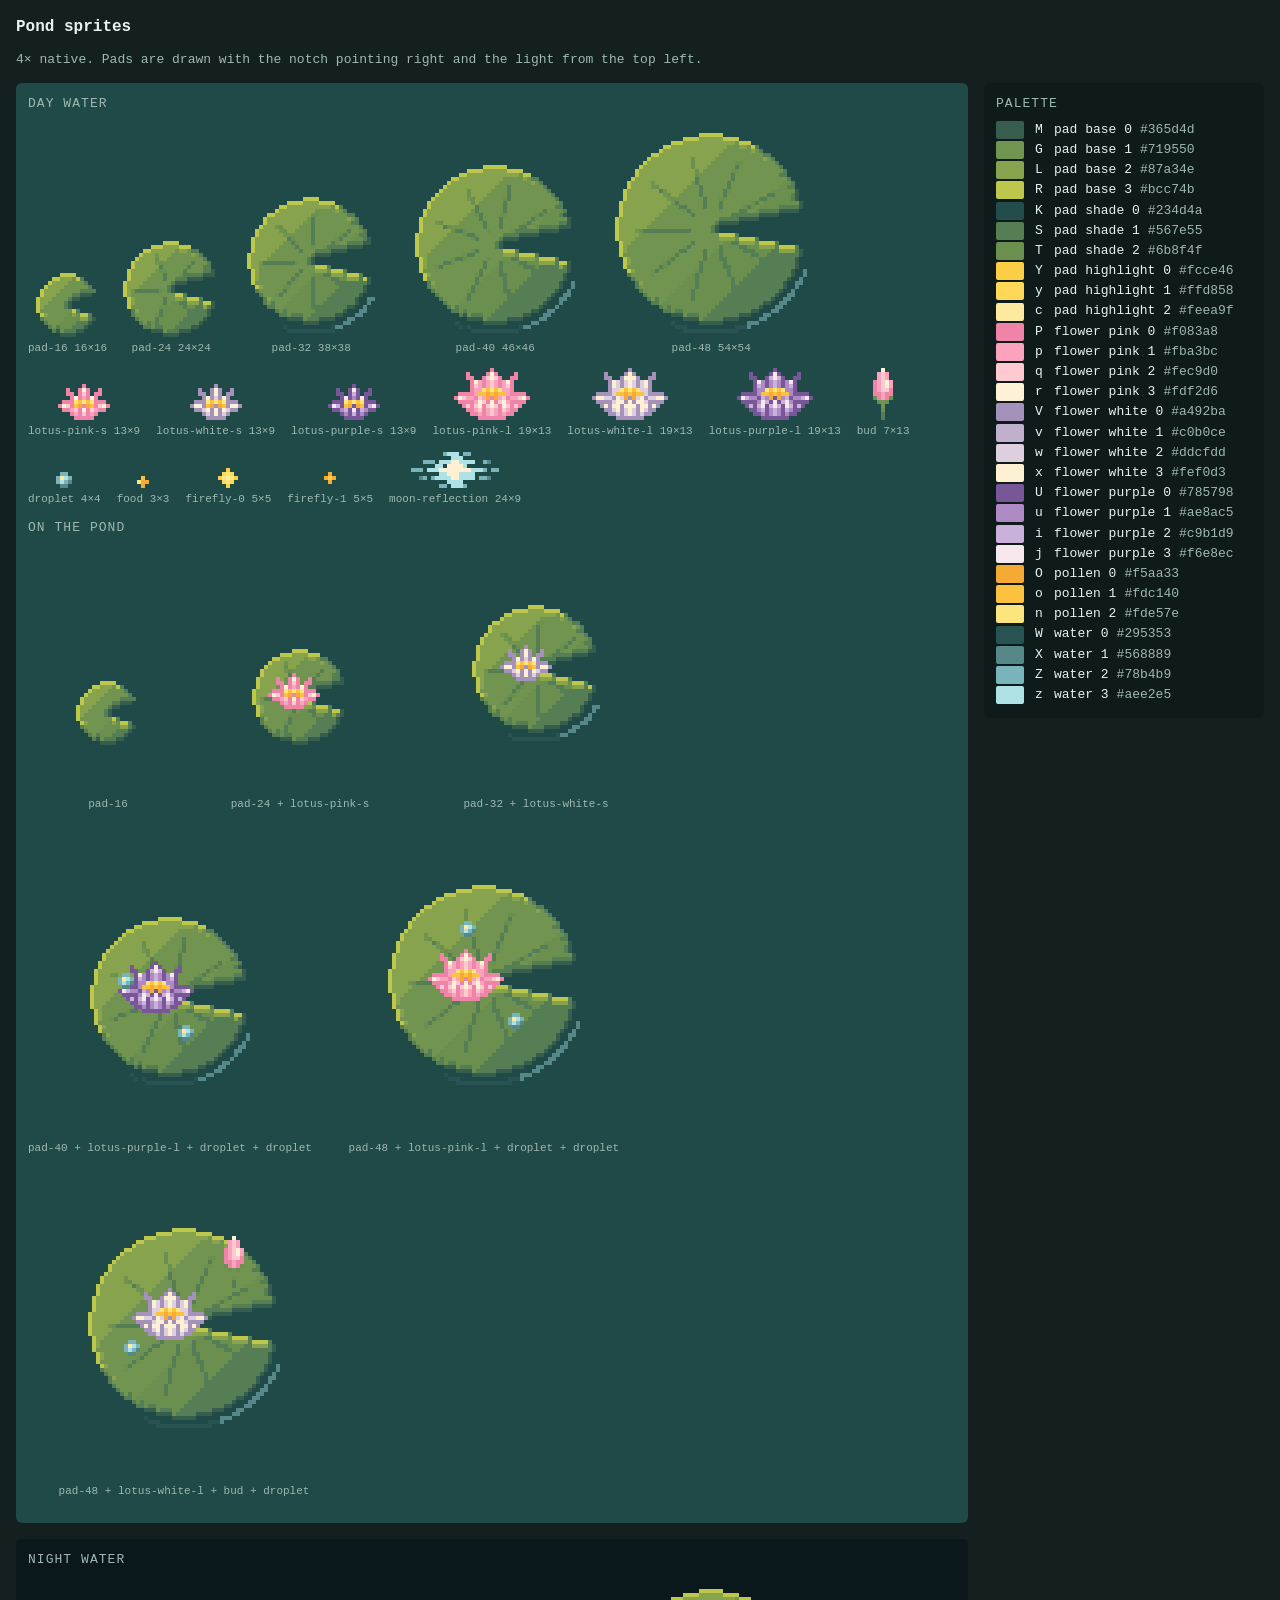
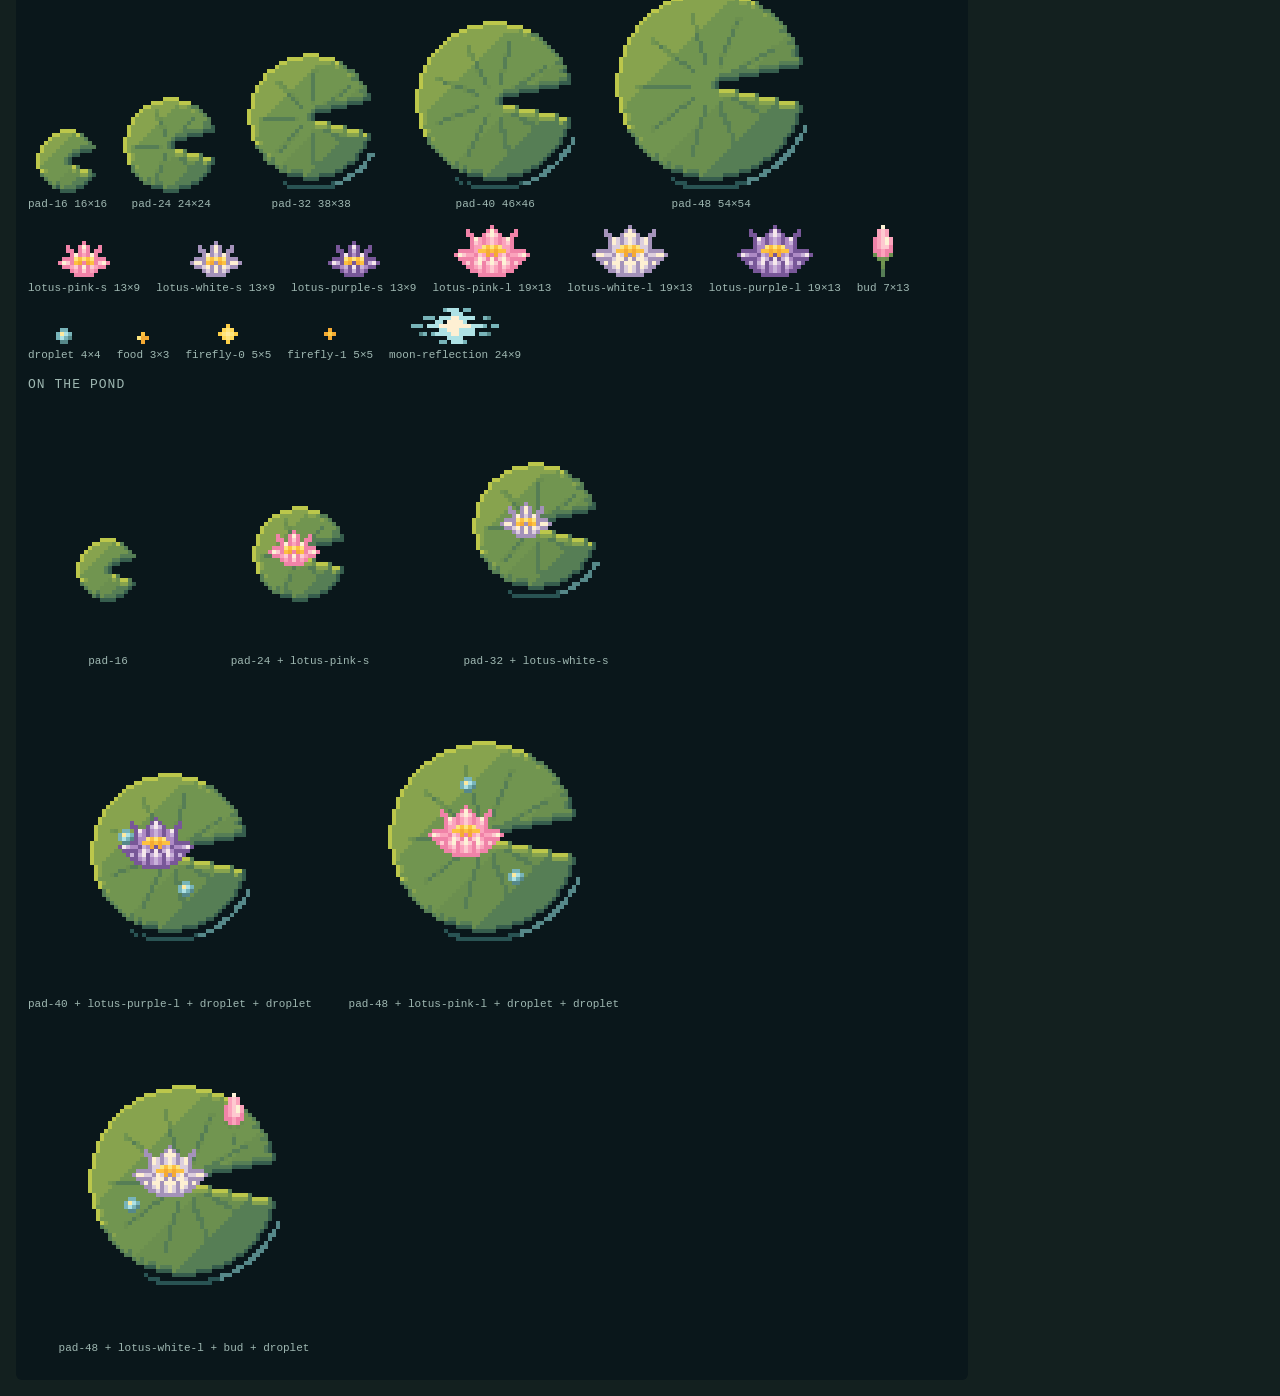
==== art/sheet.html @ 89c5babf "art: draw the lilypads, lotuses and night sprites Pixel sprites as text grids under art/ (one charac" ====
<!doctype html>
<html lang="en">
<head>
<meta charset="utf-8">
<meta name="viewport" content="width=device-width, initial-scale=1">
<title>Pond sprite sheet</title>
<!--
  Every sprite in web/art/ at 4× on day water and on night water, a few pads dressed
  with flowers and droplets as the pond will show them, and the palette.
  Serve the repository root (for example `python3 -m http.server` there) and open
  /art/sheet.html; run `node scripts/art.mjs` first so the PNGs are current.
-->
<style>
  :root {
    --day: #1f4a47;
    --night: #0a171b;
    --ink: #e9f2ef;
    --ink-dim: #9fb8b2;
    --page: #13201f;
  }
  * { box-sizing: border-box; }
  body {
    margin: 0;
    padding: 16px;
    background: var(--page);
    color: var(--ink);
    font: 13px/1.4 ui-monospace, SFMono-Regular, Menlo, Consolas, monospace;
  }
  h1 { font-size: 16px; margin: 0 0 4px; }
  h2 { font-size: 13px; margin: 0 0 8px; color: var(--ink-dim); font-weight: normal; text-transform: uppercase; letter-spacing: 0.08em; }
  .layout { display: flex; gap: 16px; align-items: flex-start; flex-wrap: wrap; }
  .waters { flex: 1 1 760px; display: flex; flex-direction: column; gap: 16px; min-width: 0; }
  .water { border-radius: 6px; padding: 12px; }
  .water.day { background: var(--day); }
  .water.night { background: var(--night); }
  .row { display: flex; flex-wrap: wrap; gap: 12px 16px; align-items: flex-end; margin-bottom: 12px; }
  figure { margin: 0; display: flex; flex-direction: column; align-items: center; gap: 4px; }
  figcaption { color: var(--ink-dim); font-size: 11px; }
  canvas { image-rendering: pixelated; display: block; }
  .palette { flex: 0 0 280px; background: #0f1a1a; border-radius: 6px; padding: 12px; }
  .swatch { display: flex; align-items: center; gap: 8px; margin: 2px 0; }
  .chip { width: 28px; height: 18px; border-radius: 2px; flex: none; }
  .key { width: 14px; text-align: center; color: var(--ink); }
  .hex { color: var(--ink-dim); }
  .error { color: #f5a; }
</style>
</head>
<body>
<h1>Pond sprites</h1>
<p class="hex">4× native. Pads are drawn with the notch pointing right and the light from the top left.</p>
<div class="layout">
  <div class="waters">
    <section class="water day"><h2>Day water</h2><div class="sprites"></div><h2>On the pond</h2><div class="combos row"></div></section>
    <section class="water night"><h2>Night water</h2><div class="sprites"></div><h2>On the pond</h2><div class="combos row"></div></section>
  </div>
  <aside class="palette"><h2>Palette</h2><div id="swatches"></div></aside>
</div>
<script type="module">
const SCALE = 4;
const GROUPS = [
  ['pad-16', 'pad-24', 'pad-32', 'pad-40', 'pad-48'],
  ['lotus-pink-s', 'lotus-white-s', 'lotus-purple-s', 'lotus-pink-l', 'lotus-white-l', 'lotus-purple-l', 'bud'],
  ['droplet', 'food', 'firefly-0', 'firefly-1', 'moon-reflection'],
];
// Pads dressed as the pond will show them: [pad, [sprite, dx, dy] ...], offsets from the
// pad's anchor to the dressing's anchor, in native pixels.
const COMBOS = [
  ['pad-16', []],
  ['pad-24', [['lotus-pink-s', -2, 1]]],
  ['pad-32', [['lotus-white-s', -3, 1]]],
  ['pad-40', [['lotus-purple-l', -4, 2], ['droplet', 4, 9], ['droplet', -11, -4]]],
  ['pad-48', [['lotus-pink-l', -5, 3], ['droplet', 8, 10], ['droplet', -4, -13]]],
  ['pad-48', [['lotus-white-l', -4, 2], ['bud', 12, -10], ['droplet', -13, 6]]],
];

function load(name) {
  return new Promise((resolve, reject) => {
    const image = new Image();
    image.onload = () => resolve(image);
    image.onerror = () => reject(new Error(`could not load ${name}.png`));
    image.src = `../web/art/${name}.png`;
  });
}

function figure(canvas, label) {
  const element = document.createElement('figure');
  const caption = document.createElement('figcaption');
  caption.textContent = label;
  element.append(canvas, caption);
  return element;
}

function spriteCanvas(image) {
  const canvas = document.createElement('canvas');
  canvas.width = image.width * SCALE;
  canvas.height = image.height * SCALE;
  const ctx = canvas.getContext('2d');
  ctx.imageSmoothingEnabled = false;
  ctx.drawImage(image, 0, 0, canvas.width, canvas.height);
  return canvas;
}

function comboCanvas([padName, dressing], images, sprites) {
  const pad = sprites[padName];
  const margin = 12;
  const width = pad.width + margin * 2;
  const height = pad.height + margin * 2;
  const canvas = document.createElement('canvas');
  canvas.width = width * SCALE;
  canvas.height = height * SCALE;
  const ctx = canvas.getContext('2d');
  ctx.imageSmoothingEnabled = false;
  ctx.scale(SCALE, SCALE);
  const cx = margin + pad.anchor[0];
  const cy = margin + pad.anchor[1];
  ctx.drawImage(images[padName], margin, margin);
  for (const [name, dx, dy] of dressing) {
    const sprite = sprites[name];
    ctx.drawImage(images[name], cx + dx - sprite.anchor[0], cy + dy - sprite.anchor[1]);
  }
  return canvas;
}

async function main() {
  const [sprites, palette] = await Promise.all([
    fetch('../web/art/sprites.json').then((response) => response.json()),
    fetch('palette.json').then((response) => response.json()),
  ]);
  const names = Object.keys(sprites);
  const images = Object.fromEntries(await Promise.all(names.map(async (name) => [name, await load(name)])));
  for (const water of document.querySelectorAll('.water')) {
    const holder = water.querySelector('.sprites');
    for (const group of GROUPS) {
      const row = document.createElement('div');
      row.className = 'row';
      for (const name of group) {
        const { width, height } = sprites[name];
        row.append(figure(spriteCanvas(images[name]), `${name} ${width}×${height}`));
      }
      holder.append(row);
    }
    const combos = water.querySelector('.combos');
    for (const combo of COMBOS) {
      combos.append(figure(comboCanvas(combo, images, sprites), [combo[0], ...combo[1].map(([name]) => name)].join(' + ')));
    }
  }
  const swatches = document.getElementById('swatches');
  for (const [key, { name, color }] of Object.entries(palette.legend)) {
    const row = document.createElement('div');
    row.className = 'swatch';
    row.innerHTML = `<span class="chip" style="background:${color}"></span><span class="key">${key}</span><span>${name}</span><span class="hex">${color}</span>`;
    swatches.append(row);
  }
  document.body.dataset.ready = 'true';
}

main().catch((error) => {
  const message = document.createElement('p');
  message.className = 'error';
  message.textContent = error.message;
  document.body.prepend(message);
  document.body.dataset.ready = 'error';
});
</script>
</body>
</html>
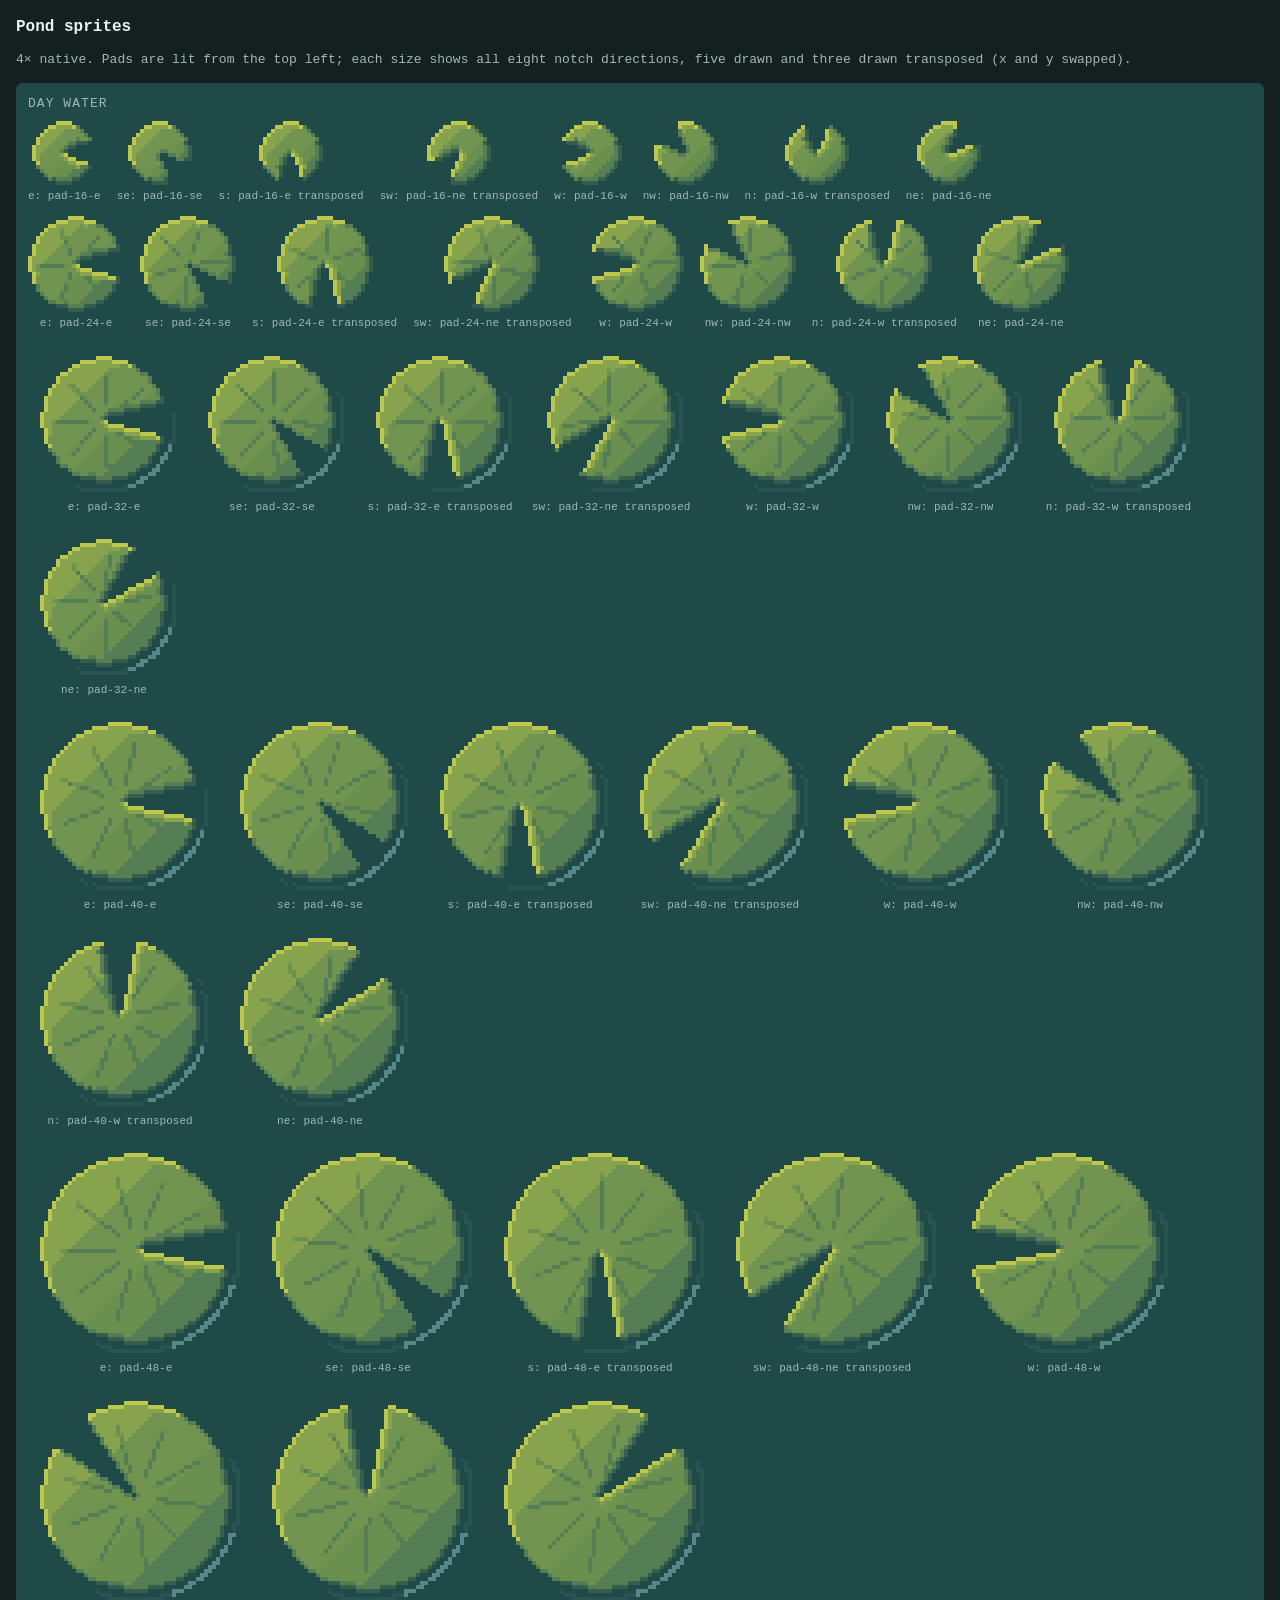
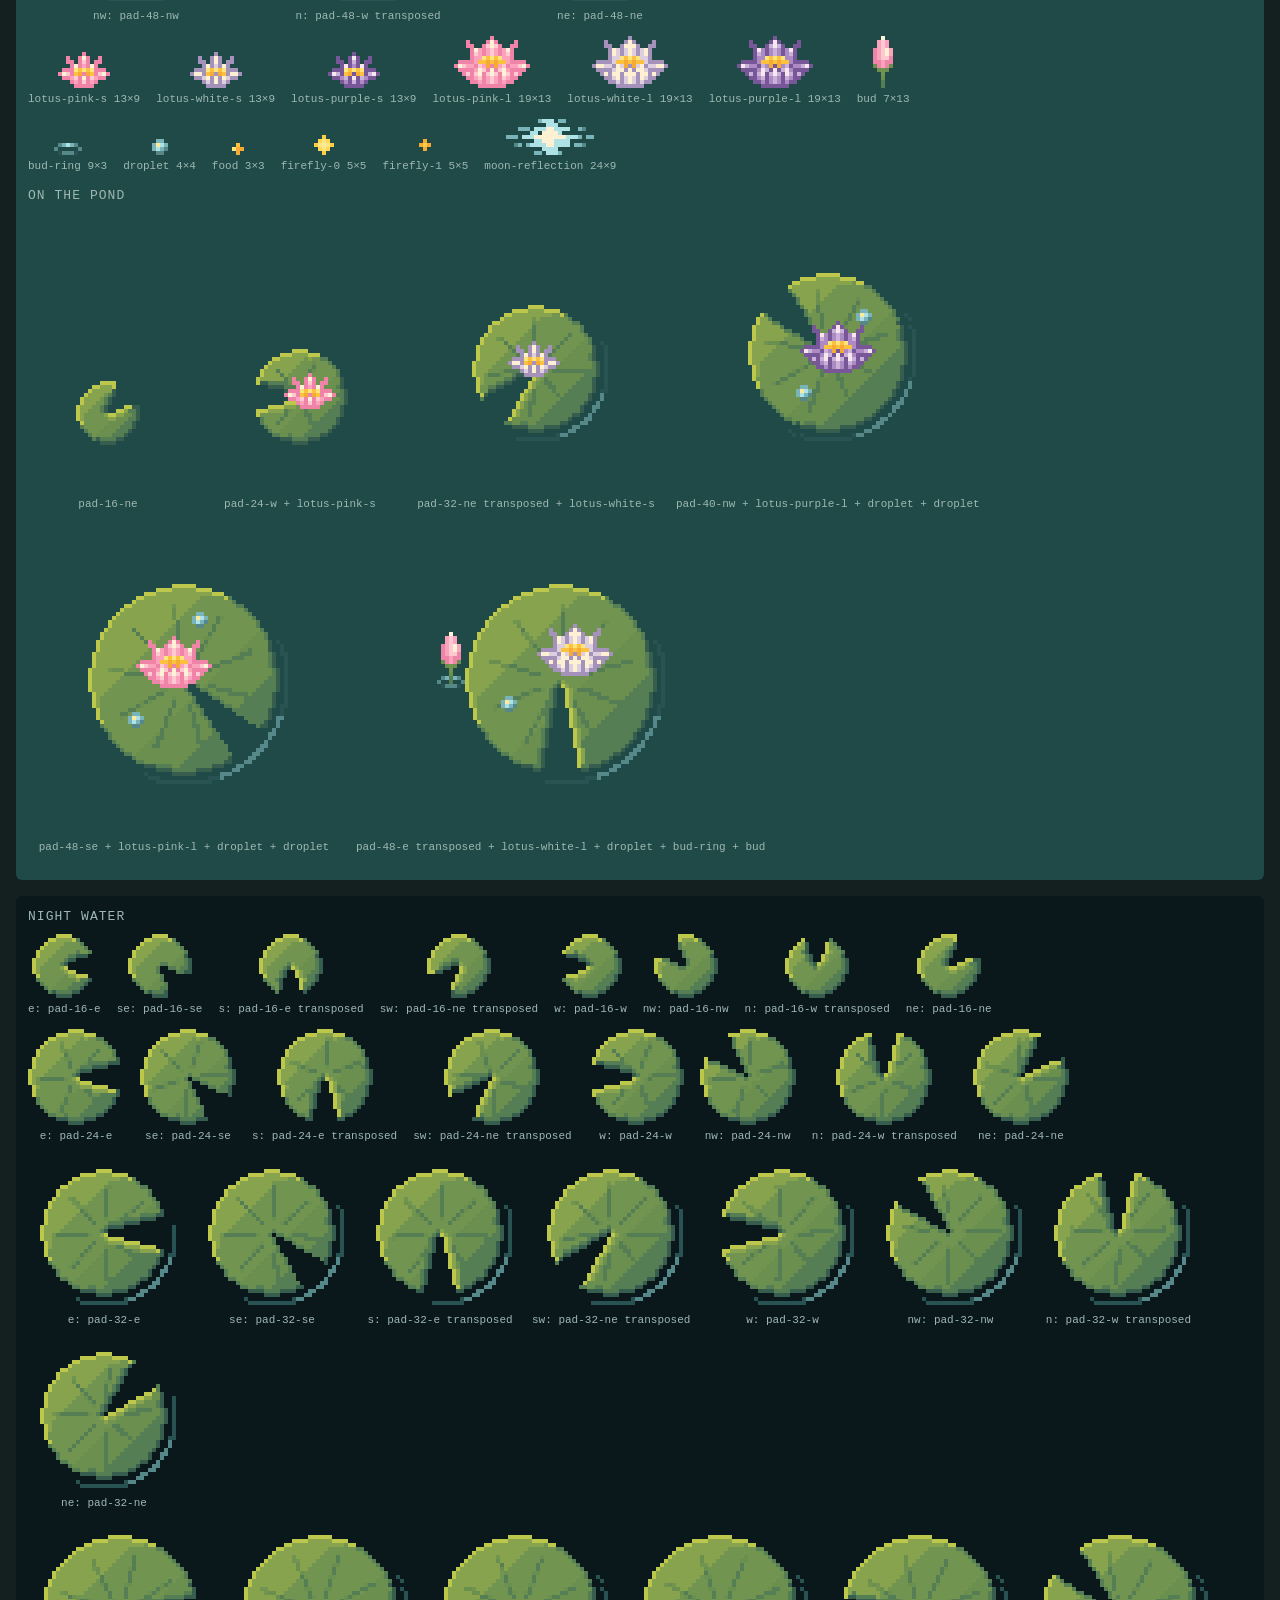
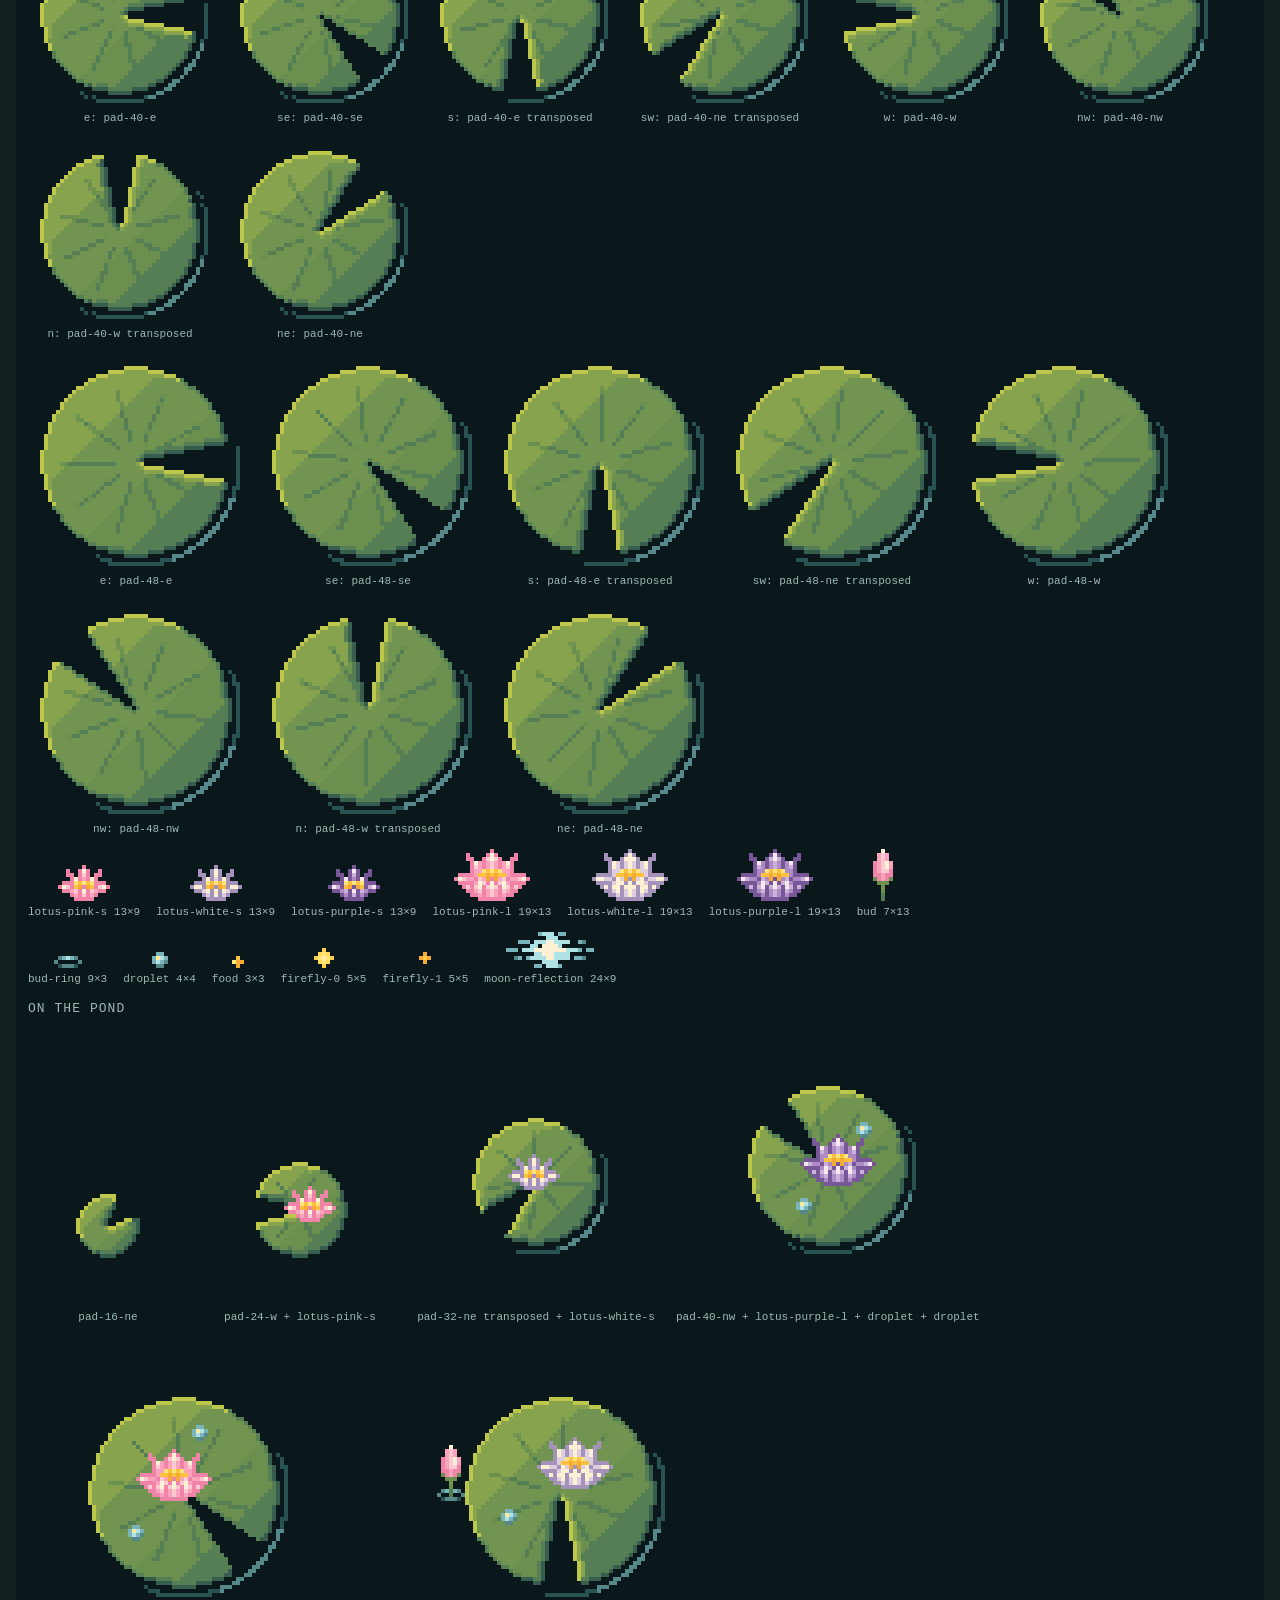
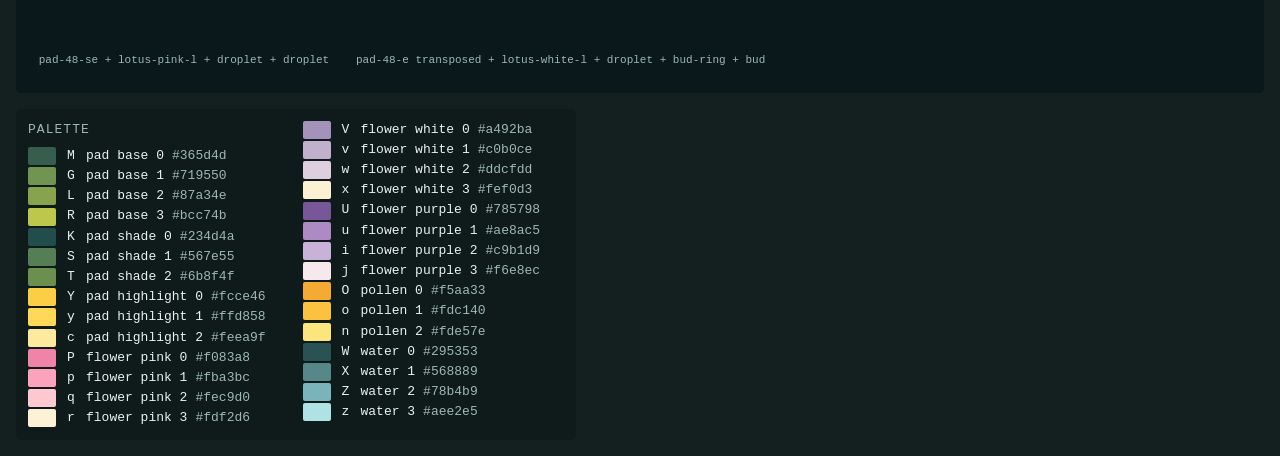
==== commit 607f94a7: "art: turn the lilypads every way and raise buds from the water Each pad size is drawn with the notch" ====
--- a/art/sheet.html
+++ b/art/sheet.html
@@ -29,7 +29,7 @@
   h1 { font-size: 16px; margin: 0 0 4px; }
   h2 { font-size: 13px; margin: 0 0 8px; color: var(--ink-dim); font-weight: normal; text-transform: uppercase; letter-spacing: 0.08em; }
   .layout { display: flex; gap: 16px; align-items: flex-start; flex-wrap: wrap; }
-  .waters { flex: 1 1 760px; display: flex; flex-direction: column; gap: 16px; min-width: 0; }
+  .waters { flex: 1 1 100%; display: flex; flex-direction: column; gap: 16px; min-width: 0; }
   .water { border-radius: 6px; padding: 12px; }
   .water.day { background: var(--day); }
   .water.night { background: var(--night); }
@@ -37,7 +37,7 @@
   figure { margin: 0; display: flex; flex-direction: column; align-items: center; gap: 4px; }
   figcaption { color: var(--ink-dim); font-size: 11px; }
   canvas { image-rendering: pixelated; display: block; }
-  .palette { flex: 0 0 280px; background: #0f1a1a; border-radius: 6px; padding: 12px; }
+  .palette { flex: 0 1 560px; columns: 2; background: #0f1a1a; border-radius: 6px; padding: 12px; }
   .swatch { display: flex; align-items: center; gap: 8px; margin: 2px 0; }
   .chip { width: 28px; height: 18px; border-radius: 2px; flex: none; }
   .key { width: 14px; text-align: center; color: var(--ink); }
@@ -47,7 +47,7 @@
 </head>
 <body>
 <h1>Pond sprites</h1>
-<p class="hex">4× native. Pads are drawn with the notch pointing right and the light from the top left.</p>
+<p class="hex">4× native. Pads are lit from the top left; each size shows all eight notch directions, five drawn and three drawn transposed (x and y swapped).</p>
 <div class="layout">
   <div class="waters">
     <section class="water day"><h2>Day water</h2><div class="sprites"></div><h2>On the pond</h2><div class="combos row"></div></section>
@@ -57,20 +57,22 @@
 </div>
 <script type="module">
 const SCALE = 4;
+const PAD_SIZES = [16, 24, 32, 40, 48];
+const COMPASS = ['e', 'se', 's', 'sw', 'w', 'nw', 'n', 'ne'];
 const GROUPS = [
-  ['pad-16', 'pad-24', 'pad-32', 'pad-40', 'pad-48'],
   ['lotus-pink-s', 'lotus-white-s', 'lotus-purple-s', 'lotus-pink-l', 'lotus-white-l', 'lotus-purple-l', 'bud'],
-  ['droplet', 'food', 'firefly-0', 'firefly-1', 'moon-reflection'],
+  ['bud-ring', 'droplet', 'food', 'firefly-0', 'firefly-1', 'moon-reflection'],
 ];
-// Pads dressed as the pond will show them: [pad, [sprite, dx, dy] ...], offsets from the
-// pad's anchor to the dressing's anchor, in native pixels.
+// Pads dressed as the pond will show them: [pad, transposed, [sprite, dx, dy] ...],
+// offsets from the pad's anchor to the dressing's anchor, in native pixels. A bud stands
+// in the water beside its pad, on its ring.
 const COMBOS = [
-  ['pad-16', []],
-  ['pad-24', [['lotus-pink-s', -2, 1]]],
-  ['pad-32', [['lotus-white-s', -3, 1]]],
-  ['pad-40', [['lotus-purple-l', -4, 2], ['droplet', 4, 9], ['droplet', -11, -4]]],
-  ['pad-48', [['lotus-pink-l', -5, 3], ['droplet', 8, 10], ['droplet', -4, -13]]],
-  ['pad-48', [['lotus-white-l', -4, 2], ['bud', 12, -10], ['droplet', -13, 6]]],
+  ['pad-16-ne', false, []],
+  ['pad-24-w', false, [['lotus-pink-s', 2, 1]]],
+  ['pad-32-ne', true, [['lotus-white-s', -1, 0]]],
+  ['pad-40-nw', false, [['lotus-purple-l', 2, 3], ['droplet', -6, 10], ['droplet', 9, -9]]],
+  ['pad-48-se', false, [['lotus-pink-l', -3, 0], ['droplet', -12, 10], ['droplet', 4, -15]]],
+  ['pad-48-e', true, [['lotus-white-l', 3, -3], ['droplet', -13, 6], ['bud-ring', -28, 0], ['bud', -28, 0]]],
 ];
 
 function load(name) {
@@ -100,7 +102,36 @@
   return canvas;
 }
 
-function comboCanvas([padName, dressing], images, sprites) {
+// One pad as the pond shows it for a notch direction: drawn, or drawn transposed.
+function padFor(size, direction, sprites) {
+  for (const [name, sprite] of Object.entries(sprites)) {
+    if (!name.startsWith(`pad-${size}-`)) continue;
+    if (sprite.notch === direction) return { name, transposed: false };
+    if (sprite.transposedNotch === direction) return { name, transposed: true };
+  }
+  return null;
+}
+
+function drawPad(ctx, image, x, y, transposed) {
+  ctx.save();
+  ctx.translate(x, y);
+  if (transposed) ctx.transform(0, 1, 1, 0, 0, 0);
+  ctx.drawImage(image, 0, 0);
+  ctx.restore();
+}
+
+function padCanvas(image, transposed) {
+  const canvas = document.createElement('canvas');
+  canvas.width = image.width * SCALE;
+  canvas.height = image.height * SCALE;
+  const ctx = canvas.getContext('2d');
+  ctx.imageSmoothingEnabled = false;
+  ctx.scale(SCALE, SCALE);
+  drawPad(ctx, image, 0, 0, transposed);
+  return canvas;
+}
+
+function comboCanvas([padName, transposed, dressing], images, sprites) {
   const pad = sprites[padName];
   const margin = 12;
   const width = pad.width + margin * 2;
@@ -113,7 +144,7 @@
   ctx.scale(SCALE, SCALE);
   const cx = margin + pad.anchor[0];
   const cy = margin + pad.anchor[1];
-  ctx.drawImage(images[padName], margin, margin);
+  drawPad(ctx, images[padName], margin, margin, transposed);
   for (const [name, dx, dy] of dressing) {
     const sprite = sprites[name];
     ctx.drawImage(images[name], cx + dx - sprite.anchor[0], cy + dy - sprite.anchor[1]);
@@ -130,6 +161,17 @@
   const images = Object.fromEntries(await Promise.all(names.map(async (name) => [name, await load(name)])));
   for (const water of document.querySelectorAll('.water')) {
     const holder = water.querySelector('.sprites');
+    for (const size of PAD_SIZES) {
+      const row = document.createElement('div');
+      row.className = 'row';
+      for (const direction of COMPASS) {
+        const pad = padFor(size, direction, sprites);
+        if (!pad) continue;
+        const label = pad.transposed ? `${direction}: ${pad.name} transposed` : `${direction}: ${pad.name}`;
+        row.append(figure(padCanvas(images[pad.name], pad.transposed), label));
+      }
+      holder.append(row);
+    }
     for (const group of GROUPS) {
       const row = document.createElement('div');
       row.className = 'row';
@@ -141,7 +183,7 @@
     }
     const combos = water.querySelector('.combos');
     for (const combo of COMBOS) {
-      combos.append(figure(comboCanvas(combo, images, sprites), [combo[0], ...combo[1].map(([name]) => name)].join(' + ')));
+      combos.append(figure(comboCanvas(combo, images, sprites), [combo[1] ? `${combo[0]} transposed` : combo[0], ...combo[2].map(([name]) => name)].join(' + ')));
     }
   }
   const swatches = document.getElementById('swatches');
